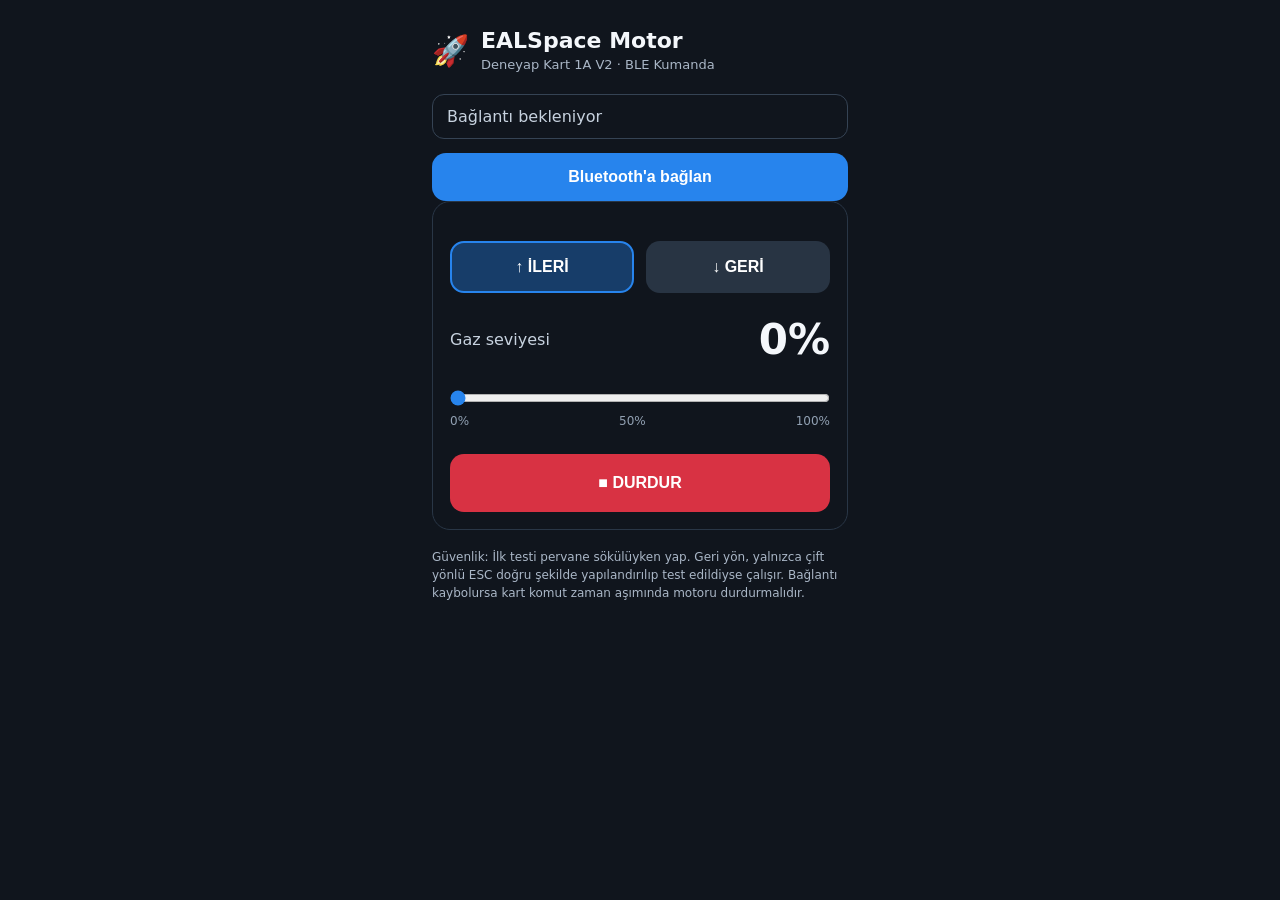
==== index.html @ 81bc0008 "Rename index to index.html" ====
<!DOCTYPE html>
<html lang="tr">
<head>
<meta charset="UTF-8">
<meta name="viewport" content="width=device-width, initial-scale=1, maximum-scale=1">
<title>EALSpace Motor Kumandası</title>
<style>
  :root { color-scheme: dark; }
  * { box-sizing: border-box; }
  body {
    margin: 0 auto; padding: 22px; max-width: 460px;
    font-family: system-ui, -apple-system, sans-serif;
    background: #10151d; color: #f4f7fb;
  }
  header { display:flex; align-items:center; gap:12px; margin: 6px 0 22px; }
  .logo { font-size:30px; }
  h1 { font-size:22px; margin:0; }
  .sub { color:#aab7c7; font-size:13px; margin-top:4px; }
  .status {
    padding:12px 14px; border:1px solid #354354; border-radius:12px;
    color:#c7d2df; margin-bottom:14px; overflow-wrap:anywhere;
  }
  button { border:0; border-radius:14px; padding:15px 12px; font-size:16px;
           font-weight:700; cursor:pointer; touch-action:manipulation; }
  button:disabled { opacity:.45; cursor:not-allowed; }
  .connect { width:100%; background:#2784ed; color:white; }
  .directions { display:grid; grid-template-columns:1fr 1fr; gap:12px; margin:22px 0; }
  .dir { background:#283443; color:white; border:2px solid transparent; }
  .dir.selected { background:#173d69; border-color:#2784ed; }
  .labelrow { display:flex; justify-content:space-between; align-items:center; }
  .labelrow span:first-child { color:#c7d2df; }
  .speed { font-size:42px; font-weight:800; font-variant-numeric:tabular-nums; }
  input[type=range] { width:100%; margin:26px 0 8px; accent-color:#2784ed; }
  .marks { display:flex; justify-content:space-between; color:#91a0b2; font-size:12px; }
  .stop { width:100%; margin-top:26px; background:#d83243; color:white; min-height:58px; }
  .note { color:#aab7c7; font-size:12px; line-height:1.5; margin-top:18px; }
  .panel { border:1px solid #293646; border-radius:18px; padding:17px; }
</style>
</head>
<body>
<header>
  <div class="logo">🚀</div>
  <div>
    <h1>EALSpace Motor</h1>
    <div class="sub">Deneyap Kart 1A V2 · BLE Kumanda</div>
  </div>
</header>

<div id="status" class="status" role="status">Bağlantı bekleniyor</div>
<button id="connect" class="connect">Bluetooth'a bağlan</button>

<div class="panel">
  <div class="directions">
    <button id="forward" class="dir selected">↑ İLERİ</button>
    <button id="reverse" class="dir">↓ GERİ</button>
  </div>

  <div class="labelrow">
    <span>Gaz seviyesi</span>
    <span id="speedLabel" class="speed">0%</span>
  </div>
  <input id="speed" type="range" min="0" max="100" step="1" value="0"
         aria-label="Motor gaz seviyesi">
  <div class="marks"><span>0%</span><span>50%</span><span>100%</span></div>
  <button id="stop" class="stop">■ DURDUR</button>
</div>

<div class="note">
  Güvenlik: İlk testi pervane sökülüyken yap. Geri yön, yalnızca çift yönlü ESC
  doğru şekilde yapılandırılıp test edildiyse çalışır. Bağlantı kaybolursa kart
  komut zaman aşımında motoru durdurmalıdır.
</div>

<script>
(() => {
  const SERVICE_UUID = "12345678-1234-1234-1234-1234567890ab";
  const CHARACTERISTIC_UUID = "12345678-1234-1234-1234-1234567890ac";

  const statusEl = document.getElementById("status");
  const connectBtn = document.getElementById("connect");
  const slider = document.getElementById("speed");
  const speedLabel = document.getElementById("speedLabel");
  const forwardBtn = document.getElementById("forward");
  const reverseBtn = document.getElementById("reverse");
  const stopBtn = document.getElementById("stop");

  let device = null;
  let characteristic = null;
  let direction = "F";
  let speed = 0;
  let sending = false;
  let pendingCommand = null;
  let heartbeatTimer = null;

  function status(message) { statusEl.textContent = message; }

  // Coalesce slider events so rapid movement cannot build an unlimited write queue.
  function send(command) {
    if (!characteristic) return;
    pendingCommand = command;
    if (!sending) flushCommand();
  }

  async function flushCommand() {
    if (sending || !characteristic || pendingCommand === null) return;
    sending = true;
    try {
      while (characteristic && pendingCommand !== null) {
        const command = pendingCommand;
        pendingCommand = null;
        await characteristic.writeValue(new TextEncoder().encode(command));
      }
    } catch (error) {
      status("Komut gönderilemedi: " + error.message);
    } finally {
      sending = false;
      if (characteristic && pendingCommand !== null) flushCommand();
    }
  }

  function setSpeed(value) {
    speed = Number(value);
    slider.value = String(speed);
    speedLabel.textContent = speed + "%";
    if (speed === 0) send("S");
    else send(direction + "," + speed);
  }

  function chooseDirection(nextDirection) {
    // Always command stop before changing direction.
    setSpeed(0);
    direction = nextDirection;
    forwardBtn.classList.toggle("selected", direction === "F");
    reverseBtn.classList.toggle("selected", direction === "R");
  }

  forwardBtn.addEventListener("click", () => chooseDirection("F"));
  reverseBtn.addEventListener("click", () => chooseDirection("R"));
  slider.addEventListener("input", () => setSpeed(slider.value));
  stopBtn.addEventListener("click", () => setSpeed(0));

  function disconnected() {
    characteristic = null;
    if (heartbeatTimer) clearInterval(heartbeatTimer);
    heartbeatTimer = null;
    speed = 0;
    slider.value = "0";
    speedLabel.textContent = "0%";
    connectBtn.disabled = false;
    status("Bağlantı kesildi — kartın zaman aşımı motoru durdurmalı.");
  }

  connectBtn.addEventListener("click", async () => {
    if (!("bluetooth" in navigator)) {
      status("Web Bluetooth desteklenmiyor. Android Chrome üzerinden HTTPS sayfasını aç.");
      return;
    }
    try {
      connectBtn.disabled = true;
      status("Bluetooth cihazı seçiliyor…");
      device = await navigator.bluetooth.requestDevice({
        filters: [{ name: "EALSpace-Motor" }],
        optionalServices: [SERVICE_UUID]
      });
      device.addEventListener("gattserverdisconnected", disconnected);

      status("Cihaza bağlanılıyor…");
      const gatt = await device.gatt.connect();
      const service = await gatt.getPrimaryService(SERVICE_UUID);
      characteristic = await service.getCharacteristic(CHARACTERISTIC_UUID);

      setSpeed(0);
      status("Bağlandı: " + device.name);
      connectBtn.disabled = false;

      if (heartbeatTimer) clearInterval(heartbeatTimer);
      heartbeatTimer = setInterval(() => {
        if (characteristic) send("H");
      }, 500);
    } catch (error) {
      characteristic = null;
      connectBtn.disabled = false;
      status("Bağlantı kurulamadı: " + error.message);
    }
  });

  document.addEventListener("visibilitychange", () => {
    if (document.hidden && characteristic) {
      // Ask the motor to stop if the page is backgrounded.
      setSpeed(0);
    }
  });

  window.addEventListener("pagehide", () => {
    if (characteristic) {
      try { characteristic.writeValue(new TextEncoder().encode("S")); } catch (_) {}
    }
  });
})();
</script>
</body>
</html>
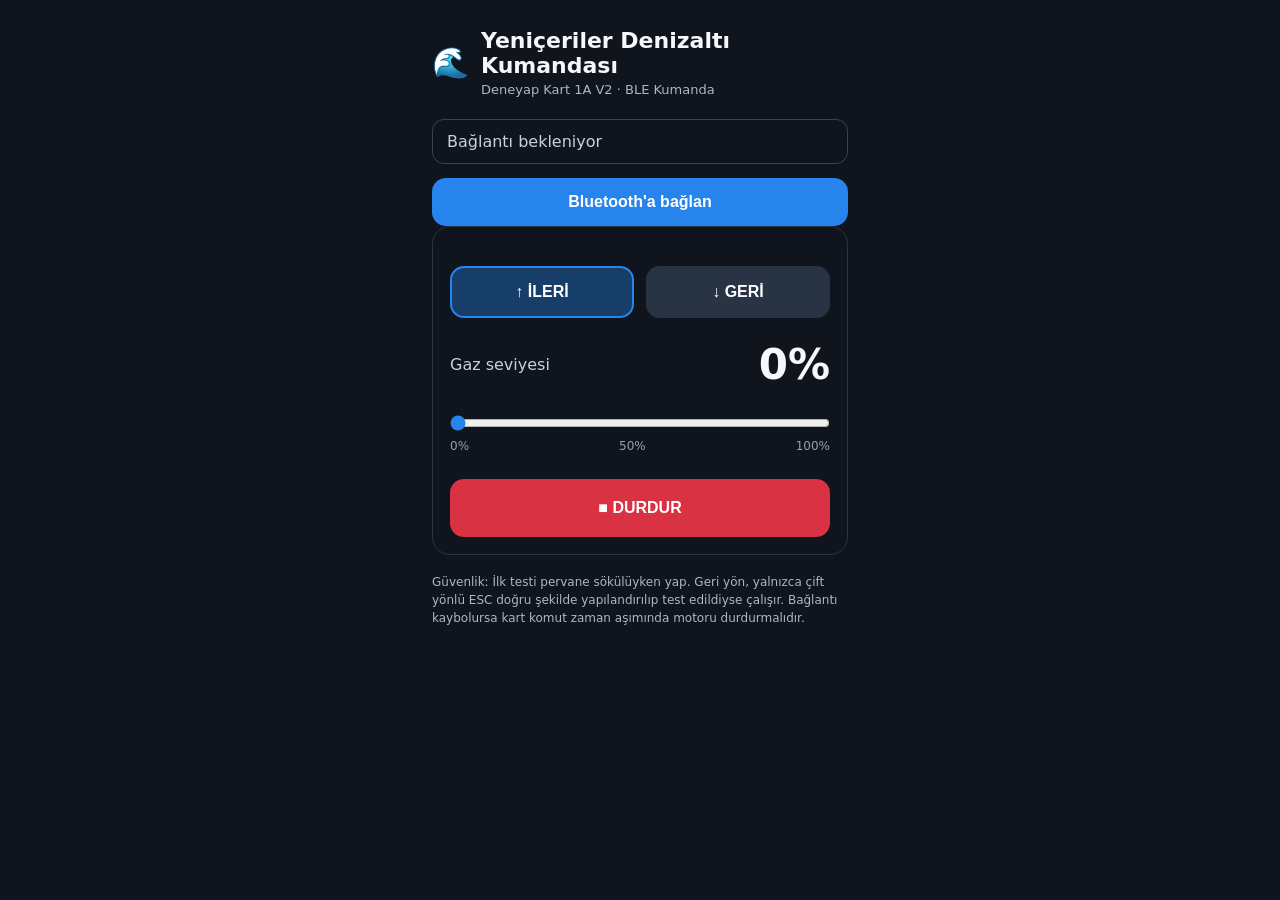
==== commit de698c3c: "Update index.html" ====
--- a/index.html
+++ b/index.html
@@ -3,7 +3,7 @@
 <head>
 <meta charset="UTF-8">
 <meta name="viewport" content="width=device-width, initial-scale=1, maximum-scale=1">
-<title>EALSpace Motor Kumandası</title>
+<title>Yeniçeriler Denizaltı Kumandası</title>
 <style>
   :root { color-scheme: dark; }
   * { box-sizing: border-box; }
@@ -39,9 +39,9 @@
 </head>
 <body>
 <header>
-  <div class="logo">🚀</div>
+  <div class="logo">🌊</div>
   <div>
-    <h1>EALSpace Motor</h1>
+    <h1>Yeniçeriler Denizaltı Kumandası</h1>
     <div class="sub">Deneyap Kart 1A V2 · BLE Kumanda</div>
   </div>
 </header>
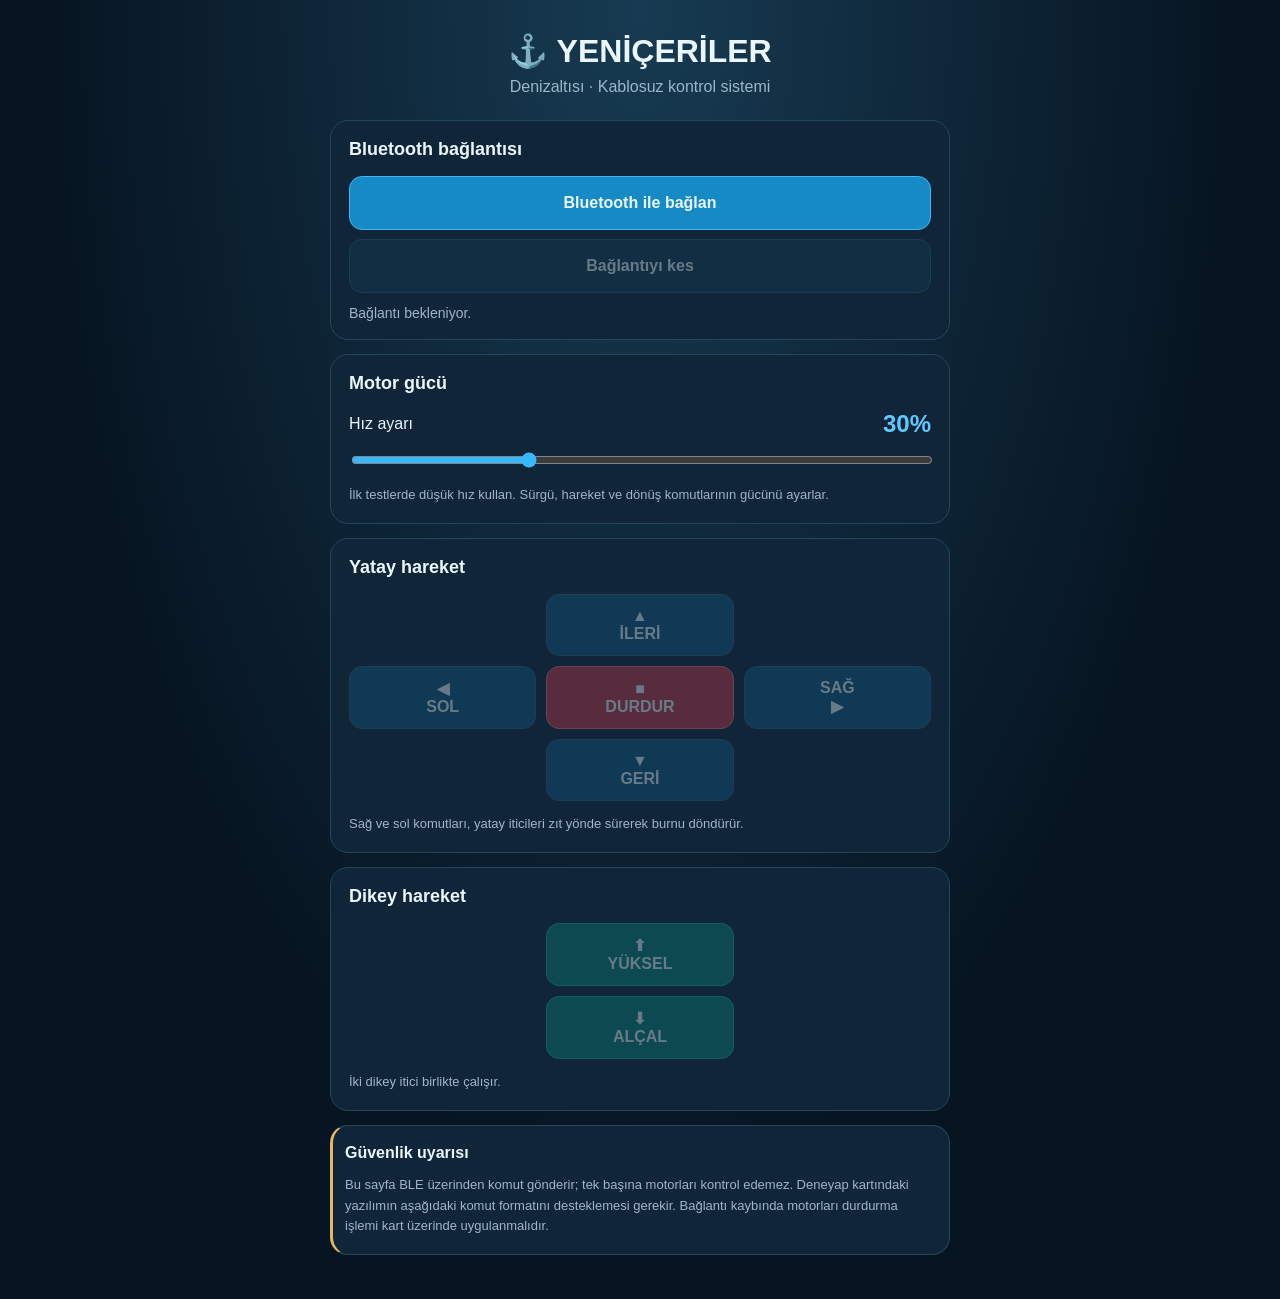
==== commit 6f968efe: "Update index.html" ====
--- a/index.html
+++ b/index.html
@@ -1,202 +1,460 @@
+
 <!DOCTYPE html>
 <html lang="tr">
 <head>
 <meta charset="UTF-8">
-<meta name="viewport" content="width=device-width, initial-scale=1, maximum-scale=1">
-<title>Yeniçeriler Denizaltı Kumandası</title>
+<meta name="viewport" content="width=device-width, initial-scale=1.0">
+<meta name="theme-color" content="#071522">
+<title>Yeniçeriler Denizaltısı</title>
+
 <style>
-  :root { color-scheme: dark; }
-  * { box-sizing: border-box; }
-  body {
-    margin: 0 auto; padding: 22px; max-width: 460px;
-    font-family: system-ui, -apple-system, sans-serif;
-    background: #10151d; color: #f4f7fb;
-  }
-  header { display:flex; align-items:center; gap:12px; margin: 6px 0 22px; }
-  .logo { font-size:30px; }
-  h1 { font-size:22px; margin:0; }
-  .sub { color:#aab7c7; font-size:13px; margin-top:4px; }
-  .status {
-    padding:12px 14px; border:1px solid #354354; border-radius:12px;
-    color:#c7d2df; margin-bottom:14px; overflow-wrap:anywhere;
-  }
-  button { border:0; border-radius:14px; padding:15px 12px; font-size:16px;
-           font-weight:700; cursor:pointer; touch-action:manipulation; }
-  button:disabled { opacity:.45; cursor:not-allowed; }
-  .connect { width:100%; background:#2784ed; color:white; }
-  .directions { display:grid; grid-template-columns:1fr 1fr; gap:12px; margin:22px 0; }
-  .dir { background:#283443; color:white; border:2px solid transparent; }
-  .dir.selected { background:#173d69; border-color:#2784ed; }
-  .labelrow { display:flex; justify-content:space-between; align-items:center; }
-  .labelrow span:first-child { color:#c7d2df; }
-  .speed { font-size:42px; font-weight:800; font-variant-numeric:tabular-nums; }
-  input[type=range] { width:100%; margin:26px 0 8px; accent-color:#2784ed; }
-  .marks { display:flex; justify-content:space-between; color:#91a0b2; font-size:12px; }
-  .stop { width:100%; margin-top:26px; background:#d83243; color:white; min-height:58px; }
-  .note { color:#aab7c7; font-size:12px; line-height:1.5; margin-top:18px; }
-  .panel { border:1px solid #293646; border-radius:18px; padding:17px; }
+:root {
+  --bg: #071522;
+  --panel: #102638;
+  --border: #24465c;
+  --text: #eaf7ff;
+  --muted: #9bb7c8;
+  --blue: #168ac4;
+  --green: #087f75;
+  --red: #c73745;
+}
+
+* { box-sizing: border-box; }
+
+body {
+  margin: 0;
+  min-height: 100vh;
+  padding: 20px 14px 30px;
+  background: radial-gradient(ellipse at top, #173b52, var(--bg) 65%);
+  color: var(--text);
+  font-family: Arial, Helvetica, sans-serif;
+}
+
+main {
+  width: 100%;
+  max-width: 620px;
+  margin: auto;
+}
+
+header {
+  text-align: center;
+  margin: 12px 0 24px;
+}
+
+header h1 {
+  font-size: clamp(23px, 5vw, 32px);
+  margin: 0 0 8px;
+}
+
+header p { color: var(--muted); margin: 0; }
+
+.panel {
+  background: var(--panel);
+  border: 1px solid var(--border);
+  border-radius: 18px;
+  padding: 18px;
+  margin: 14px 0;
+}
+
+h2 {
+  margin: 0 0 16px;
+  font-size: 18px;
+}
+
+.status {
+  margin-top: 12px;
+  color: var(--muted);
+  font-size: 14px;
+  overflow-wrap: anywhere;
+}
+
+.status.connected { color: #62e6b2; }
+
+button {
+  min-height: 54px;
+  border: 1px solid #32617b;
+  border-radius: 13px;
+  background: #173c54;
+  color: var(--text);
+  font-size: 16px;
+  font-weight: bold;
+  padding: 12px;
+  cursor: pointer;
+  touch-action: none;
+  user-select: none;
+  -webkit-user-select: none;
+}
+
+button:active { filter: brightness(1.3); }
+button:disabled { opacity: .4; cursor: not-allowed; }
+
+.connect {
+  width: 100%;
+  background: var(--blue);
+  border-color: #40b5ef;
+}
+
+.disconnect { width: 100%; margin-top: 9px; }
+
+.controls {
+  display: grid;
+  grid-template-columns: repeat(3, minmax(0, 1fr));
+  gap: 10px;
+}
+
+.controls button { min-width: 0; }
+
+.move { background: #125781; }
+.vertical { background: var(--green); border-color: #19b3a4; }
+.stop { background: var(--red); border-color: #f36b76; }
+.empty { visibility: hidden; }
+
+.speed-row {
+  display: flex;
+  justify-content: space-between;
+  align-items: center;
+  gap: 12px;
+  margin-bottom: 12px;
+}
+
+#speedValue {
+  color: #60c9ff;
+  font-size: 24px;
+  font-weight: bold;
+  min-width: 65px;
+  text-align: right;
+}
+
+input[type="range"] {
+  width: 100%;
+  accent-color: #36b9ff;
+  cursor: pointer;
+}
+
+.note {
+  font-size: 13px;
+  color: var(--muted);
+  line-height: 1.55;
+  margin: 13px 0 0;
+}
+
+.warning {
+  border-left: 3px solid #eab65d;
+  padding-left: 12px;
+}
+
+@media (max-width: 360px) {
+  .panel { padding: 13px; }
+  .controls { gap: 7px; }
+  button { padding: 9px 4px; font-size: 14px; }
+}
 </style>
 </head>
+
 <body>
-<header>
-  <div class="logo">🌊</div>
-  <div>
-    <h1>Yeniçeriler Denizaltı Kumandası</h1>
-    <div class="sub">Deneyap Kart 1A V2 · BLE Kumanda</div>
-  </div>
-</header>
-
-<div id="status" class="status" role="status">Bağlantı bekleniyor</div>
-<button id="connect" class="connect">Bluetooth'a bağlan</button>
-
-<div class="panel">
-  <div class="directions">
-    <button id="forward" class="dir selected">↑ İLERİ</button>
-    <button id="reverse" class="dir">↓ GERİ</button>
-  </div>
-
-  <div class="labelrow">
-    <span>Gaz seviyesi</span>
-    <span id="speedLabel" class="speed">0%</span>
-  </div>
-  <input id="speed" type="range" min="0" max="100" step="1" value="0"
-         aria-label="Motor gaz seviyesi">
-  <div class="marks"><span>0%</span><span>50%</span><span>100%</span></div>
-  <button id="stop" class="stop">■ DURDUR</button>
-</div>
-
-<div class="note">
-  Güvenlik: İlk testi pervane sökülüyken yap. Geri yön, yalnızca çift yönlü ESC
-  doğru şekilde yapılandırılıp test edildiyse çalışır. Bağlantı kaybolursa kart
-  komut zaman aşımında motoru durdurmalıdır.
-</div>
+<main>
+  <header>
+    <h1>⚓ YENİÇERİLER</h1>
+    <p>Denizaltısı · Kablosuz kontrol sistemi</p>
+  </header>
+
+  <section class="panel">
+    <h2>Bluetooth bağlantısı</h2>
+    <button id="connect" class="connect">Bluetooth ile bağlan</button>
+    <button id="disconnect" class="disconnect" disabled>Bağlantıyı kes</button>
+    <div id="status" class="status">Bağlantı bekleniyor.</div>
+  </section>
+
+  <section class="panel">
+    <h2>Motor gücü</h2>
+    <div class="speed-row">
+      <span>Hız ayarı</span>
+      <span id="speedValue">30%</span>
+    </div>
+    <input id="speed" type="range" min="0" max="100" value="30">
+    <p class="note">İlk testlerde düşük hız kullan. Sürgü, hareket ve dönüş komutlarının gücünü ayarlar.</p>
+  </section>
+
+  <section class="panel">
+    <h2>Yatay hareket</h2>
+    <div class="controls">
+      <div class="empty"></div>
+      <button class="move hold" data-command="F">▲<br>İLERİ</button>
+      <div class="empty"></div>
+
+      <button class="move hold" data-command="L">◀<br>SOL</button>
+      <button id="stop" class="stop">■<br>DURDUR</button>
+      <button class="move hold" data-command="R">SAĞ<br>▶</button>
+
+      <div class="empty"></div>
+      <button class="move hold" data-command="B">▼<br>GERİ</button>
+      <div class="empty"></div>
+    </div>
+    <p class="note">Sağ ve sol komutları, yatay iticileri zıt yönde sürerek burnu döndürür.</p>
+  </section>
+
+  <section class="panel">
+    <h2>Dikey hareket</h2>
+    <div class="controls">
+      <div class="empty"></div>
+      <button class="vertical hold" data-command="U">⬆<br>YÜKSEL</button>
+      <div class="empty"></div>
+
+      <div class="empty"></div>
+      <button class="vertical hold" data-command="D">⬇<br>ALÇAL</button>
+      <div class="empty"></div>
+    </div>
+    <p class="note">İki dikey itici birlikte çalışır.</p>
+  </section>
+
+  <section class="panel warning">
+    <strong>Güvenlik uyarısı</strong>
+    <p class="note">
+      Bu sayfa BLE üzerinden komut gönderir; tek başına motorları kontrol edemez.
+      Deneyap kartındaki yazılımın aşağıdaki komut formatını desteklemesi gerekir.
+      Bağlantı kaybında motorları durdurma işlemi kart üzerinde uygulanmalıdır.
+    </p>
+  </section>
+</main>
 
 <script>
-(() => {
-  const SERVICE_UUID = "12345678-1234-1234-1234-1234567890ab";
-  const CHARACTERISTIC_UUID = "12345678-1234-1234-1234-1234567890ac";
-
-  const statusEl = document.getElementById("status");
-  const connectBtn = document.getElementById("connect");
-  const slider = document.getElementById("speed");
-  const speedLabel = document.getElementById("speedLabel");
-  const forwardBtn = document.getElementById("forward");
-  const reverseBtn = document.getElementById("reverse");
-  const stopBtn = document.getElementById("stop");
-
-  let device = null;
-  let characteristic = null;
-  let direction = "F";
-  let speed = 0;
-  let sending = false;
-  let pendingCommand = null;
-  let heartbeatTimer = null;
-
-  function status(message) { statusEl.textContent = message; }
-
-  // Coalesce slider events so rapid movement cannot build an unlimited write queue.
-  function send(command) {
-    if (!characteristic) return;
-    pendingCommand = command;
-    if (!sending) flushCommand();
-  }
-
-  async function flushCommand() {
-    if (sending || !characteristic || pendingCommand === null) return;
-    sending = true;
-    try {
-      while (characteristic && pendingCommand !== null) {
-        const command = pendingCommand;
-        pendingCommand = null;
-        await characteristic.writeValue(new TextEncoder().encode(command));
-      }
-    } catch (error) {
-      status("Komut gönderilemedi: " + error.message);
-    } finally {
-      sending = false;
-      if (characteristic && pendingCommand !== null) flushCommand();
+"use strict";
+
+const DEVICE_NAME = "Brushless-Motor";
+
+const SERVICE_UUID =
+  "12345678-1234-1234-1234-1234567890ab";
+
+const CHARACTERISTIC_UUID =
+  "12345678-1234-1234-1234-1234567890ac";
+
+const connectButton = document.getElementById("connect");
+const disconnectButton = document.getElementById("disconnect");
+const statusElement = document.getElementById("status");
+const speedSlider = document.getElementById("speed");
+const speedValue = document.getElementById("speedValue");
+const stopButton = document.getElementById("stop");
+
+let device = null;
+let characteristic = null;
+let connected = false;
+let activeCommand = null;
+let heartbeatTimer = null;
+let writeQueue = Promise.resolve();
+
+function setStatus(message, isConnected = connected) {
+  statusElement.textContent = message;
+  statusElement.classList.toggle("connected", isConnected);
+}
+
+function updateUI() {
+  connectButton.disabled = connected;
+  disconnectButton.disabled = !connected;
+
+  document.querySelectorAll(".hold").forEach(button => {
+    button.disabled = !connected;
+  });
+
+  stopButton.disabled = !connected;
+}
+
+function sendRaw(message) {
+  if (!connected || !characteristic) {
+    return Promise.resolve();
+  }
+
+  const bytes = new TextEncoder().encode(message);
+
+  // BLE yazma işlemlerini sıraya alarak paket çakışmalarını önle.
+  writeQueue = writeQueue.then(async () => {
+    if (!connected || !characteristic) return;
+
+    if (characteristic.properties.writeWithoutResponse) {
+      await characteristic.writeValueWithoutResponse(bytes);
+    } else {
+      await characteristic.writeValue(bytes);
     }
-  }
-
-  function setSpeed(value) {
-    speed = Number(value);
-    slider.value = String(speed);
-    speedLabel.textContent = speed + "%";
-    if (speed === 0) send("S");
-    else send(direction + "," + speed);
-  }
-
-  function chooseDirection(nextDirection) {
-    // Always command stop before changing direction.
-    setSpeed(0);
-    direction = nextDirection;
-    forwardBtn.classList.toggle("selected", direction === "F");
-    reverseBtn.classList.toggle("selected", direction === "R");
-  }
-
-  forwardBtn.addEventListener("click", () => chooseDirection("F"));
-  reverseBtn.addEventListener("click", () => chooseDirection("R"));
-  slider.addEventListener("input", () => setSpeed(slider.value));
-  stopBtn.addEventListener("click", () => setSpeed(0));
-
-  function disconnected() {
-    characteristic = null;
-    if (heartbeatTimer) clearInterval(heartbeatTimer);
-    heartbeatTimer = null;
-    speed = 0;
-    slider.value = "0";
-    speedLabel.textContent = "0%";
-    connectBtn.disabled = false;
-    status("Bağlantı kesildi — kartın zaman aşımı motoru durdurmalı.");
-  }
-
-  connectBtn.addEventListener("click", async () => {
-    if (!("bluetooth" in navigator)) {
-      status("Web Bluetooth desteklenmiyor. Android Chrome üzerinden HTTPS sayfasını aç.");
-      return;
+  }).catch(error => {
+    setStatus("Komut gönderilemedi: " + error.message);
+  });
+
+  return writeQueue;
+}
+
+/*
+  Kartın beklediği komut biçimi:
+  M,<sol yatay>,<sağ yatay>,<dikey>
+
+  Motor değerleri -100 ile +100 arasındadır.
+  S = tüm iticileri nötrle
+  H = bağlantı canlılık sinyali
+*/
+function makeCommand(direction) {
+  const power = Number(speedSlider.value);
+
+  let left = 0;
+  let right = 0;
+  let vertical = 0;
+
+  switch (direction) {
+    case "F":
+      left = power;
+      right = power;
+      break;
+
+    case "B":
+      left = -power;
+      right = -power;
+      break;
+
+    case "R":
+      left = power;
+      right = -power;
+      break;
+
+    case "L":
+      left = -power;
+      right = power;
+      break;
+
+    case "U":
+      vertical = power;
+      break;
+
+    case "D":
+      vertical = -power;
+      break;
+  }
+
+  return `M,${left},${right},${vertical}`;
+}
+
+function startCommand(direction) {
+  if (!connected) return;
+
+  activeCommand = direction;
+  sendRaw(makeCommand(direction));
+}
+
+function stopMovement() {
+  activeCommand = null;
+  if (connected) sendRaw("S");
+}
+
+function startHeartbeat() {
+  clearInterval(heartbeatTimer);
+  heartbeatTimer = setInterval(() => {
+    sendRaw("H");
+  }, 300);
+}
+
+function handleDisconnect() {
+  clearInterval(heartbeatTimer);
+  heartbeatTimer = null;
+  connected = false;
+  activeCommand = null;
+  characteristic = null;
+  updateUI();
+  setStatus("Bağlantı kesildi. Kart motorları durdurmalıdır.", false);
+}
+
+async function connectBLE() {
+  if (!navigator.bluetooth) {
+    setStatus("Web Bluetooth desteklenmiyor. HTTPS üzerinden Android Chrome kullan.");
+    return;
+  }
+
+  try {
+    setStatus("Bluetooth cihazı seçiliyor…");
+
+    device = await navigator.bluetooth.requestDevice({
+      filters: [{ name: DEVICE_NAME }],
+      optionalServices: [SERVICE_UUID]
+    });
+
+    device.addEventListener("gattserverdisconnected", handleDisconnect);
+
+    const server = await device.gatt.connect();
+    const service = await server.getPrimaryService(SERVICE_UUID);
+
+    characteristic =
+      await service.getCharacteristic(CHARACTERISTIC_UUID);
+
+    connected = true;
+    updateUI();
+
+    setStatus("Denizaltı kumandasına bağlandı.", true);
+
+    await sendRaw("S");
+    startHeartbeat();
+  } catch (error) {
+    handleDisconnect();
+    setStatus("Bağlantı kurulamadı: " + error.message, false);
+  }
+}
+
+async function disconnectBLE() {
+  if (connected) {
+    await sendRaw("S");
+  }
+
+  clearInterval(heartbeatTimer);
+  heartbeatTimer = null;
+
+  if (device && device.gatt && device.gatt.connected) {
+    device.gatt.disconnect();
+  }
+
+  handleDisconnect();
+  setStatus("Bluetooth bağlantısı kapatıldı.", false);
+}
+
+connectButton.addEventListener("click", connectBLE);
+disconnectButton.addEventListener("click", disconnectBLE);
+
+speedSlider.addEventListener("input", () => {
+  speedValue.textContent = speedSlider.value + "%";
+
+  // Hareket sırasında hız değiştirilirse yeni gücü gönder.
+  if (activeCommand) {
+    sendRaw(makeCommand(activeCommand));
+  }
+});
+
+stopButton.addEventListener("click", stopMovement);
+
+document.querySelectorAll(".hold").forEach(button => {
+  const direction = button.dataset.command;
+
+  button.addEventListener("pointerdown", event => {
+    event.preventDefault();
+    if (button.setPointerCapture) {
+      button.setPointerCapture(event.pointerId);
     }
-    try {
-      connectBtn.disabled = true;
-      status("Bluetooth cihazı seçiliyor…");
-      device = await navigator.bluetooth.requestDevice({
-        filters: [{ name: "EALSpace-Motor" }],
-        optionalServices: [SERVICE_UUID]
-      });
-      device.addEventListener("gattserverdisconnected", disconnected);
-
-      status("Cihaza bağlanılıyor…");
-      const gatt = await device.gatt.connect();
-      const service = await gatt.getPrimaryService(SERVICE_UUID);
-      characteristic = await service.getCharacteristic(CHARACTERISTIC_UUID);
-
-      setSpeed(0);
-      status("Bağlandı: " + device.name);
-      connectBtn.disabled = false;
-
-      if (heartbeatTimer) clearInterval(heartbeatTimer);
-      heartbeatTimer = setInterval(() => {
-        if (characteristic) send("H");
-      }, 500);
-    } catch (error) {
-      characteristic = null;
-      connectBtn.disabled = false;
-      status("Bağlantı kurulamadı: " + error.message);
-    }
+    startCommand(direction);
   });
 
-  document.addEventListener("visibilitychange", () => {
-    if (document.hidden && characteristic) {
-      // Ask the motor to stop if the page is backgrounded.
-      setSpeed(0);
-    }
-  });
-
-  window.addEventListener("pagehide", () => {
-    if (characteristic) {
-      try { characteristic.writeValue(new TextEncoder().encode("S")); } catch (_) {}
-    }
-  });
-})();
+  const release = event => {
+    if (event) event.preventDefault();
+    if (activeCommand === direction) stopMovement();
+  };
+
+  button.addEventListener("pointerup", release);
+  button.addEventListener("pointercancel", release);
+  button.addEventListener("lostpointercapture", release);
+  button.addEventListener("contextmenu", event => event.preventDefault());
+});
+
+document.addEventListener("visibilitychange", () => {
+  if (document.hidden && connected) stopMovement();
+});
+
+window.addEventListener("pagehide", () => {
+  if (connected) sendRaw("S");
+  clearInterval(heartbeatTimer);
+});
+
+updateUI();
 </script>
 </body>
 </html>
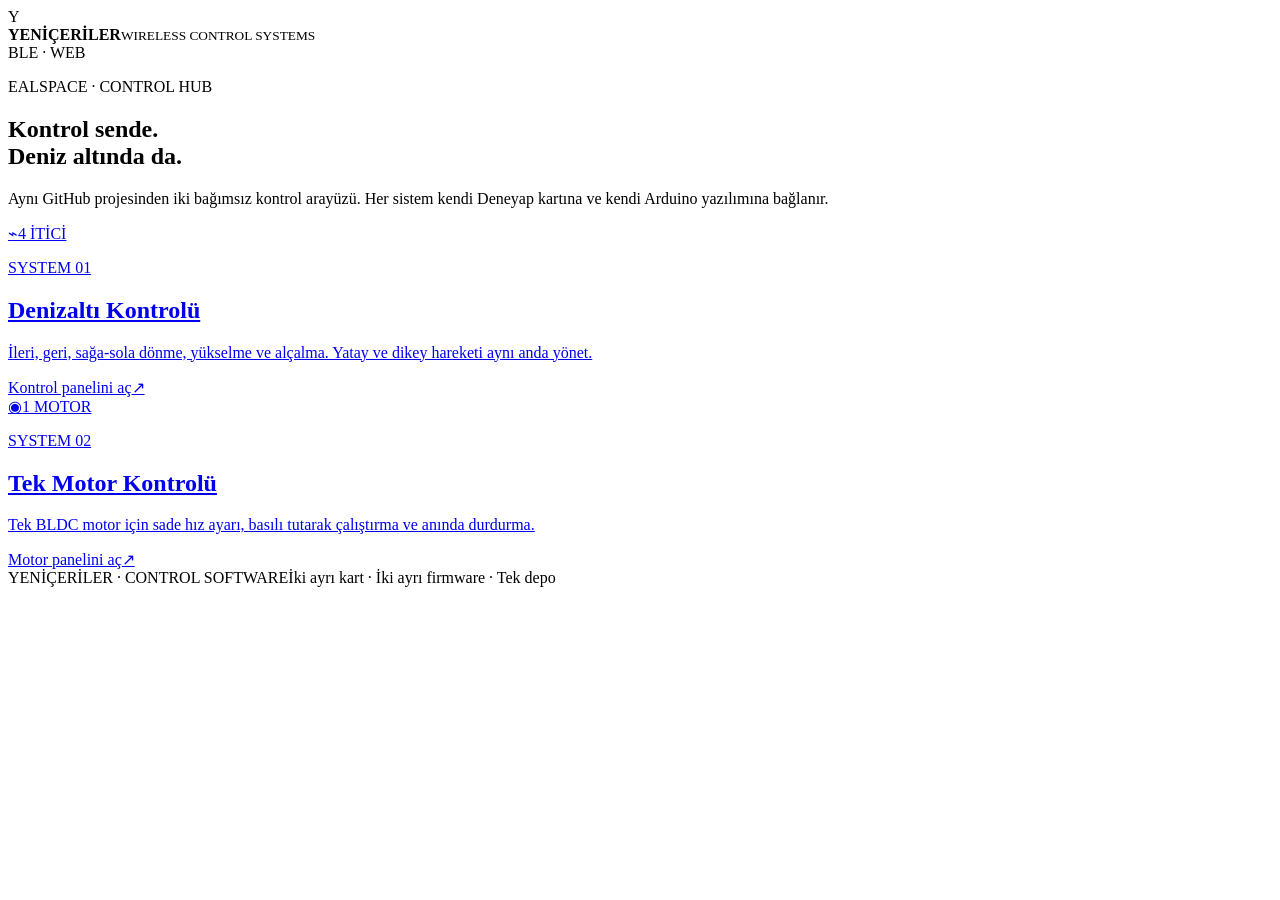
==== commit 9318f60e: "Add files via upload" ====
--- a/index.html
+++ b/index.html
@@ -1,460 +1,34 @@
-
-<!DOCTYPE html>
+<!doctype html>
 <html lang="tr">
 <head>
-<meta charset="UTF-8">
-<meta name="viewport" content="width=device-width, initial-scale=1.0">
-<meta name="theme-color" content="#071522">
-<title>Yeniçeriler Denizaltısı</title>
-
-<style>
-:root {
-  --bg: #071522;
-  --panel: #102638;
-  --border: #24465c;
-  --text: #eaf7ff;
-  --muted: #9bb7c8;
-  --blue: #168ac4;
-  --green: #087f75;
-  --red: #c73745;
-}
-
-* { box-sizing: border-box; }
-
-body {
-  margin: 0;
-  min-height: 100vh;
-  padding: 20px 14px 30px;
-  background: radial-gradient(ellipse at top, #173b52, var(--bg) 65%);
-  color: var(--text);
-  font-family: Arial, Helvetica, sans-serif;
-}
-
-main {
-  width: 100%;
-  max-width: 620px;
-  margin: auto;
-}
-
-header {
-  text-align: center;
-  margin: 12px 0 24px;
-}
-
-header h1 {
-  font-size: clamp(23px, 5vw, 32px);
-  margin: 0 0 8px;
-}
-
-header p { color: var(--muted); margin: 0; }
-
-.panel {
-  background: var(--panel);
-  border: 1px solid var(--border);
-  border-radius: 18px;
-  padding: 18px;
-  margin: 14px 0;
-}
-
-h2 {
-  margin: 0 0 16px;
-  font-size: 18px;
-}
-
-.status {
-  margin-top: 12px;
-  color: var(--muted);
-  font-size: 14px;
-  overflow-wrap: anywhere;
-}
-
-.status.connected { color: #62e6b2; }
-
-button {
-  min-height: 54px;
-  border: 1px solid #32617b;
-  border-radius: 13px;
-  background: #173c54;
-  color: var(--text);
-  font-size: 16px;
-  font-weight: bold;
-  padding: 12px;
-  cursor: pointer;
-  touch-action: none;
-  user-select: none;
-  -webkit-user-select: none;
-}
-
-button:active { filter: brightness(1.3); }
-button:disabled { opacity: .4; cursor: not-allowed; }
-
-.connect {
-  width: 100%;
-  background: var(--blue);
-  border-color: #40b5ef;
-}
-
-.disconnect { width: 100%; margin-top: 9px; }
-
-.controls {
-  display: grid;
-  grid-template-columns: repeat(3, minmax(0, 1fr));
-  gap: 10px;
-}
-
-.controls button { min-width: 0; }
-
-.move { background: #125781; }
-.vertical { background: var(--green); border-color: #19b3a4; }
-.stop { background: var(--red); border-color: #f36b76; }
-.empty { visibility: hidden; }
-
-.speed-row {
-  display: flex;
-  justify-content: space-between;
-  align-items: center;
-  gap: 12px;
-  margin-bottom: 12px;
-}
-
-#speedValue {
-  color: #60c9ff;
-  font-size: 24px;
-  font-weight: bold;
-  min-width: 65px;
-  text-align: right;
-}
-
-input[type="range"] {
-  width: 100%;
-  accent-color: #36b9ff;
-  cursor: pointer;
-}
-
-.note {
-  font-size: 13px;
-  color: var(--muted);
-  line-height: 1.55;
-  margin: 13px 0 0;
-}
-
-.warning {
-  border-left: 3px solid #eab65d;
-  padding-left: 12px;
-}
-
-@media (max-width: 360px) {
-  .panel { padding: 13px; }
-  .controls { gap: 7px; }
-  button { padding: 9px 4px; font-size: 14px; }
-}
-</style>
+  <meta charset="utf-8"><meta name="viewport" content="width=device-width,initial-scale=1">
+  <meta name="theme-color" content="#07131f"><title>Yeniçeriler Kontrol Merkezi</title>
+  <link rel="stylesheet" href="assets/style.css">
 </head>
-
-<body>
-<main>
-  <header>
-    <h1>⚓ YENİÇERİLER</h1>
-    <p>Denizaltısı · Kablosuz kontrol sistemi</p>
-  </header>
-
-  <section class="panel">
-    <h2>Bluetooth bağlantısı</h2>
-    <button id="connect" class="connect">Bluetooth ile bağlan</button>
-    <button id="disconnect" class="disconnect" disabled>Bağlantıyı kes</button>
-    <div id="status" class="status">Bağlantı bekleniyor.</div>
-  </section>
-
-  <section class="panel">
-    <h2>Motor gücü</h2>
-    <div class="speed-row">
-      <span>Hız ayarı</span>
-      <span id="speedValue">30%</span>
-    </div>
-    <input id="speed" type="range" min="0" max="100" value="30">
-    <p class="note">İlk testlerde düşük hız kullan. Sürgü, hareket ve dönüş komutlarının gücünü ayarlar.</p>
-  </section>
-
-  <section class="panel">
-    <h2>Yatay hareket</h2>
-    <div class="controls">
-      <div class="empty"></div>
-      <button class="move hold" data-command="F">▲<br>İLERİ</button>
-      <div class="empty"></div>
-
-      <button class="move hold" data-command="L">◀<br>SOL</button>
-      <button id="stop" class="stop">■<br>DURDUR</button>
-      <button class="move hold" data-command="R">SAĞ<br>▶</button>
-
-      <div class="empty"></div>
-      <button class="move hold" data-command="B">▼<br>GERİ</button>
-      <div class="empty"></div>
-    </div>
-    <p class="note">Sağ ve sol komutları, yatay iticileri zıt yönde sürerek burnu döndürür.</p>
-  </section>
-
-  <section class="panel">
-    <h2>Dikey hareket</h2>
-    <div class="controls">
-      <div class="empty"></div>
-      <button class="vertical hold" data-command="U">⬆<br>YÜKSEL</button>
-      <div class="empty"></div>
-
-      <div class="empty"></div>
-      <button class="vertical hold" data-command="D">⬇<br>ALÇAL</button>
-      <div class="empty"></div>
-    </div>
-    <p class="note">İki dikey itici birlikte çalışır.</p>
-  </section>
-
-  <section class="panel warning">
-    <strong>Güvenlik uyarısı</strong>
-    <p class="note">
-      Bu sayfa BLE üzerinden komut gönderir; tek başına motorları kontrol edemez.
-      Deneyap kartındaki yazılımın aşağıdaki komut formatını desteklemesi gerekir.
-      Bağlantı kaybında motorları durdurma işlemi kart üzerinde uygulanmalıdır.
-    </p>
-  </section>
-</main>
-
-<script>
-"use strict";
-
-const DEVICE_NAME = "Brushless-Motor";
-
-const SERVICE_UUID =
-  "12345678-1234-1234-1234-1234567890ab";
-
-const CHARACTERISTIC_UUID =
-  "12345678-1234-1234-1234-1234567890ac";
-
-const connectButton = document.getElementById("connect");
-const disconnectButton = document.getElementById("disconnect");
-const statusElement = document.getElementById("status");
-const speedSlider = document.getElementById("speed");
-const speedValue = document.getElementById("speedValue");
-const stopButton = document.getElementById("stop");
-
-let device = null;
-let characteristic = null;
-let connected = false;
-let activeCommand = null;
-let heartbeatTimer = null;
-let writeQueue = Promise.resolve();
-
-function setStatus(message, isConnected = connected) {
-  statusElement.textContent = message;
-  statusElement.classList.toggle("connected", isConnected);
-}
-
-function updateUI() {
-  connectButton.disabled = connected;
-  disconnectButton.disabled = !connected;
-
-  document.querySelectorAll(".hold").forEach(button => {
-    button.disabled = !connected;
-  });
-
-  stopButton.disabled = !connected;
-}
-
-function sendRaw(message) {
-  if (!connected || !characteristic) {
-    return Promise.resolve();
-  }
-
-  const bytes = new TextEncoder().encode(message);
-
-  // BLE yazma işlemlerini sıraya alarak paket çakışmalarını önle.
-  writeQueue = writeQueue.then(async () => {
-    if (!connected || !characteristic) return;
-
-    if (characteristic.properties.writeWithoutResponse) {
-      await characteristic.writeValueWithoutResponse(bytes);
-    } else {
-      await characteristic.writeValue(bytes);
-    }
-  }).catch(error => {
-    setStatus("Komut gönderilemedi: " + error.message);
-  });
-
-  return writeQueue;
-}
-
-/*
-  Kartın beklediği komut biçimi:
-  M,<sol yatay>,<sağ yatay>,<dikey>
-
-  Motor değerleri -100 ile +100 arasındadır.
-  S = tüm iticileri nötrle
-  H = bağlantı canlılık sinyali
-*/
-function makeCommand(direction) {
-  const power = Number(speedSlider.value);
-
-  let left = 0;
-  let right = 0;
-  let vertical = 0;
-
-  switch (direction) {
-    case "F":
-      left = power;
-      right = power;
-      break;
-
-    case "B":
-      left = -power;
-      right = -power;
-      break;
-
-    case "R":
-      left = power;
-      right = -power;
-      break;
-
-    case "L":
-      left = -power;
-      right = power;
-      break;
-
-    case "U":
-      vertical = power;
-      break;
-
-    case "D":
-      vertical = -power;
-      break;
-  }
-
-  return `M,${left},${right},${vertical}`;
-}
-
-function startCommand(direction) {
-  if (!connected) return;
-
-  activeCommand = direction;
-  sendRaw(makeCommand(direction));
-}
-
-function stopMovement() {
-  activeCommand = null;
-  if (connected) sendRaw("S");
-}
-
-function startHeartbeat() {
-  clearInterval(heartbeatTimer);
-  heartbeatTimer = setInterval(() => {
-    sendRaw("H");
-  }, 300);
-}
-
-function handleDisconnect() {
-  clearInterval(heartbeatTimer);
-  heartbeatTimer = null;
-  connected = false;
-  activeCommand = null;
-  characteristic = null;
-  updateUI();
-  setStatus("Bağlantı kesildi. Kart motorları durdurmalıdır.", false);
-}
-
-async function connectBLE() {
-  if (!navigator.bluetooth) {
-    setStatus("Web Bluetooth desteklenmiyor. HTTPS üzerinden Android Chrome kullan.");
-    return;
-  }
-
-  try {
-    setStatus("Bluetooth cihazı seçiliyor…");
-
-    device = await navigator.bluetooth.requestDevice({
-      filters: [{ name: DEVICE_NAME }],
-      optionalServices: [SERVICE_UUID]
-    });
-
-    device.addEventListener("gattserverdisconnected", handleDisconnect);
-
-    const server = await device.gatt.connect();
-    const service = await server.getPrimaryService(SERVICE_UUID);
-
-    characteristic =
-      await service.getCharacteristic(CHARACTERISTIC_UUID);
-
-    connected = true;
-    updateUI();
-
-    setStatus("Denizaltı kumandasına bağlandı.", true);
-
-    await sendRaw("S");
-    startHeartbeat();
-  } catch (error) {
-    handleDisconnect();
-    setStatus("Bağlantı kurulamadı: " + error.message, false);
-  }
-}
-
-async function disconnectBLE() {
-  if (connected) {
-    await sendRaw("S");
-  }
-
-  clearInterval(heartbeatTimer);
-  heartbeatTimer = null;
-
-  if (device && device.gatt && device.gatt.connected) {
-    device.gatt.disconnect();
-  }
-
-  handleDisconnect();
-  setStatus("Bluetooth bağlantısı kapatıldı.", false);
-}
-
-connectButton.addEventListener("click", connectBLE);
-disconnectButton.addEventListener("click", disconnectBLE);
-
-speedSlider.addEventListener("input", () => {
-  speedValue.textContent = speedSlider.value + "%";
-
-  // Hareket sırasında hız değiştirilirse yeni gücü gönder.
-  if (activeCommand) {
-    sendRaw(makeCommand(activeCommand));
-  }
-});
-
-stopButton.addEventListener("click", stopMovement);
-
-document.querySelectorAll(".hold").forEach(button => {
-  const direction = button.dataset.command;
-
-  button.addEventListener("pointerdown", event => {
-    event.preventDefault();
-    if (button.setPointerCapture) {
-      button.setPointerCapture(event.pointerId);
-    }
-    startCommand(direction);
-  });
-
-  const release = event => {
-    if (event) event.preventDefault();
-    if (activeCommand === direction) stopMovement();
-  };
-
-  button.addEventListener("pointerup", release);
-  button.addEventListener("pointercancel", release);
-  button.addEventListener("lostpointercapture", release);
-  button.addEventListener("contextmenu", event => event.preventDefault());
-});
-
-document.addEventListener("visibilitychange", () => {
-  if (document.hidden && connected) stopMovement();
-});
-
-window.addEventListener("pagehide", () => {
-  if (connected) sendRaw("S");
-  clearInterval(heartbeatTimer);
-});
-
-updateUI();
-</script>
+<body class="landing-body">
+  <main class="landing shell">
+    <div class="brand-line"><span class="brand-mark">Y</span><div><strong>YENİÇERİLER</strong><small>WIRELESS CONTROL SYSTEMS</small></div><span class="pill neutral">BLE · WEB</span></div>
+    <section class="landing-hero">
+      <p class="eyebrow">EALSPACE · CONTROL HUB</p>
+      <h1>Kontrol sende.<br><span>Deniz altında da.</span></h1>
+      <p class="muted hero-copy">Aynı GitHub projesinden iki bağımsız kontrol arayüzü. Her sistem kendi Deneyap kartına ve kendi Arduino yazılımına bağlanır.</p>
+      <div class="hero-orbit orbit-one"></div><div class="hero-orbit orbit-two"></div>
+    </section>
+    <section class="system-grid">
+      <a class="system-card sub-card" href="submarine/">
+        <div class="card-top"><span class="icon-tile">⌁</span><span class="pill aqua">4 İTİCİ</span></div>
+        <p class="eyebrow">SYSTEM 01</p><h2>Denizaltı Kontrolü</h2>
+        <p class="muted">İleri, geri, sağa-sola dönme, yükselme ve alçalma. Yatay ve dikey hareketi aynı anda yönet.</p>
+        <div class="card-footer"><span>Kontrol panelini aç</span><span class="arrow">↗</span></div>
+      </a>
+      <a class="system-card motor-card" href="single-motor/">
+        <div class="card-top"><span class="icon-tile">◉</span><span class="pill violet">1 MOTOR</span></div>
+        <p class="eyebrow">SYSTEM 02</p><h2>Tek Motor Kontrolü</h2>
+        <p class="muted">Tek BLDC motor için sade hız ayarı, basılı tutarak çalıştırma ve anında durdurma.</p>
+        <div class="card-footer"><span>Motor panelini aç</span><span class="arrow">↗</span></div>
+      </a>
+    </section>
+    <footer class="landing-footer"><span>YENİÇERİLER · CONTROL SOFTWARE</span><span>İki ayrı kart · İki ayrı firmware · Tek depo</span></footer>
+  </main>
 </body>
 </html>
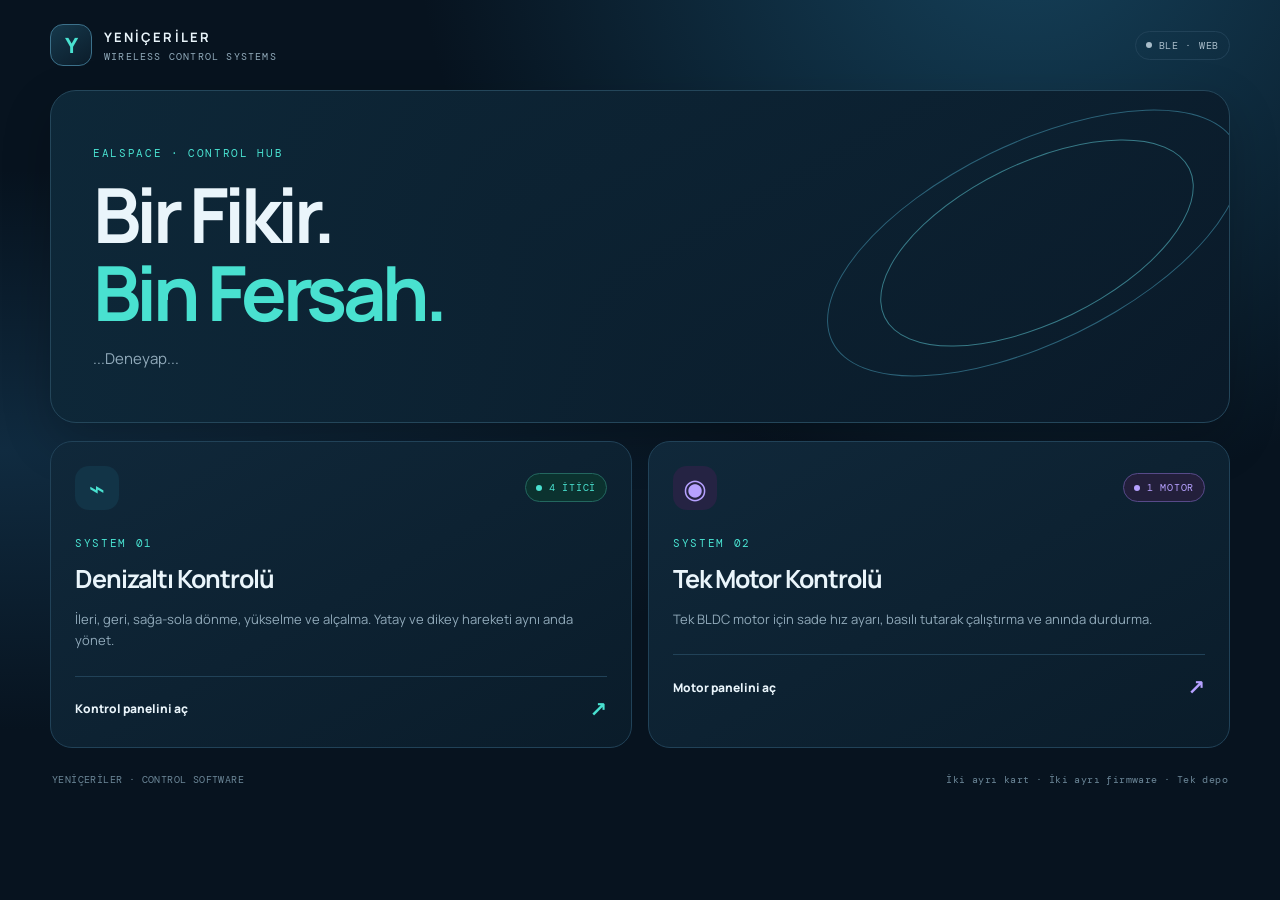
==== commit 60181bbd: "Update index.html" ====
--- a/index.html
+++ b/index.html
@@ -10,8 +10,8 @@
     <div class="brand-line"><span class="brand-mark">Y</span><div><strong>YENİÇERİLER</strong><small>WIRELESS CONTROL SYSTEMS</small></div><span class="pill neutral">BLE · WEB</span></div>
     <section class="landing-hero">
       <p class="eyebrow">EALSPACE · CONTROL HUB</p>
-      <h1>Kontrol sende.<br><span>Deniz altında da.</span></h1>
-      <p class="muted hero-copy">Aynı GitHub projesinden iki bağımsız kontrol arayüzü. Her sistem kendi Deneyap kartına ve kendi Arduino yazılımına bağlanır.</p>
+      <h1>Bir Fikir.<br><span>Bin Fersah.</span></h1>
+      <p class="muted hero-copy">...Deneyap...</p>
       <div class="hero-orbit orbit-one"></div><div class="hero-orbit orbit-two"></div>
     </section>
     <section class="system-grid">
--- a/assets/style.css
+++ b/assets/style.css
@@ -0,0 +1,7 @@
+@import url('https://fonts.googleapis.com/css2?family=DM+Mono:wght@400;500&family=Manrope:wght@400;500;600;700;800&display=swap');
+:root{--bg:#07131f;--panel:#0d2030;--panel2:#10283a;--line:#214258;--text:#eaf5fb;--muted:#91aaba;--aqua:#49e1d0;--blue:#45b8ff;--violet:#b6a1ff;--red:#ff6577;--amber:#ffc76b;--green:#82efbb;--radius:20px;--shadow:0 18px 50px #0003}
+*{box-sizing:border-box}html{min-height:100%;background:var(--bg)}body{margin:0;min-height:100vh;color:var(--text);font-family:Manrope,system-ui,-apple-system,sans-serif;background:radial-gradient(ellipse at 80% -10%,#15415a 0,transparent 42%),radial-gradient(ellipse at 0% 50%,#102b40 0,transparent 44%),var(--bg)}button,input{font:inherit}button{touch-action:none;user-select:none;-webkit-user-select:none}a{color:inherit;text-decoration:none}.shell{width:min(1180px,calc(100% - 32px));margin:0 auto}.brand-line{display:flex;align-items:center;gap:12px;padding:24px 0}.brand-mark{width:42px;height:42px;border:1px solid #3c718b;border-radius:13px;display:grid;place-items:center;font-size:21px;font-weight:800;color:var(--aqua);background:linear-gradient(145deg,#16394c,#0b1c2a)}.brand-line strong{display:block;font-size:13px;letter-spacing:.16em}.brand-line small{display:block;color:var(--muted);font:10px 'DM Mono',monospace;letter-spacing:.12em;margin-top:4px}.brand-line>.pill{margin-left:auto}.eyebrow{font:11px 'DM Mono',monospace;letter-spacing:.15em;color:var(--aqua);text-transform:uppercase}.muted{color:var(--muted);line-height:1.65}.pill{display:inline-flex;align-items:center;gap:7px;border:1px solid var(--line);padding:7px 10px;border-radius:999px;font:10px 'DM Mono',monospace;letter-spacing:.07em;white-space:nowrap}.pill:before{content:'';width:6px;height:6px;border-radius:50%;background:currentColor}.pill.neutral{color:#a9bdca}.pill.aqua{color:var(--aqua);border-color:#23675f;background:#0b322f}.pill.violet{color:var(--violet);border-color:#574a89;background:#231f3b}.pill.ok{color:var(--green);border-color:#2c6b55;background:#0b2b24}.pill.bad{color:#ff9aa5;border-color:#793847;background:#351923}.landing{padding-bottom:28px}.landing-hero{position:relative;overflow:hidden;padding:44px 42px 50px;border:1px solid #24465a;border-radius:26px;background:linear-gradient(120deg,#0e293aee,#0a1a29e8);box-shadow:var(--shadow)}.landing-hero h1{position:relative;z-index:1;font-size:clamp(40px,6.5vw,76px);line-height:1.02;letter-spacing:-.06em;margin:16px 0;max-width:720px}.landing-hero h1 span{color:var(--aqua)}.hero-copy{position:relative;z-index:1;max-width:580px;margin:0;font-size:15px}.hero-orbit{position:absolute;border:1px solid #2b6278;border-radius:50%;transform:rotate(-26deg)}.orbit-one{width:450px;height:200px;right:-30px;top:52px}.orbit-two{width:340px;height:160px;right:22px;top:72px;border-color:#377a87}.system-grid{display:grid;grid-template-columns:repeat(2,minmax(0,1fr));gap:16px;margin-top:18px}.system-card{display:block;position:relative;overflow:hidden;border:1px solid var(--line);border-radius:22px;padding:24px;background:linear-gradient(150deg,#10283a,#0a1c2a);transition:transform .18s,border-color .18s}.system-card:hover{transform:translateY(-3px);border-color:#4a859c}.card-top{display:flex;align-items:center;justify-content:space-between;margin-bottom:26px}.icon-tile{display:grid;place-items:center;width:44px;height:44px;border-radius:14px;background:#123447;color:var(--aqua);font-size:27px}.motor-card .icon-tile{background:#252343;color:var(--violet)}.system-card h2{font-size:25px;letter-spacing:-.04em;margin:8px 0}.system-card p:not(.eyebrow){font-size:13px;max-width:500px}.card-footer{display:flex;align-items:center;justify-content:space-between;margin-top:24px;padding-top:18px;border-top:1px solid var(--line);font-size:12px;font-weight:800}.arrow{font-size:21px;color:var(--aqua)}.motor-card .arrow{color:var(--violet)}.landing-footer{display:flex;justify-content:space-between;gap:15px;flex-wrap:wrap;padding:25px 2px;color:#6c8798;font:10px 'DM Mono',monospace;letter-spacing:.04em}
+.app-shell{width:min(1240px,calc(100% - 30px));margin:auto;padding-bottom:34px}.app-header{display:flex;gap:20px;align-items:center;justify-content:space-between;padding:19px 0 22px}.header-title{display:flex;align-items:center;gap:12px}.header-title h1{font-size:clamp(21px,3vw,30px);margin:0;letter-spacing:-.05em}.header-title p{margin:4px 0 0;color:var(--muted);font-size:12px}.header-actions{display:flex;align-items:center;gap:9px;flex-wrap:wrap;justify-content:flex-end}.text-link{color:var(--muted);font-size:12px;padding:10px 12px;border:1px solid var(--line);border-radius:12px}.panel{border:1px solid var(--line);border-radius:var(--radius);background:linear-gradient(150deg,#102637f2,#0b1d2bf5);box-shadow:0 12px 35px #00000014;padding:20px;min-width:0}.panel h2{font-size:15px;letter-spacing:-.02em;margin:0 0 5px}.panel-sub{color:var(--muted);font-size:11px;line-height:1.55;margin:0 0 17px}.dashboard-grid{display:grid;grid-template-columns:minmax(0,1.5fr) minmax(300px,.85fr);align-items:start;gap:16px}.stack{display:grid;gap:16px}.status-panel{display:grid;grid-template-columns:1fr auto;gap:14px;align-items:center}.status-main{display:flex;align-items:center;gap:12px}.status-orb{width:12px;height:12px;border-radius:50%;background:#657887;box-shadow:0 0 0 5px #65788722;flex-shrink:0}.status-orb.connected{background:var(--green);box-shadow:0 0 0 5px #82efbb20,0 0 18px #82efbb55}.status-copy strong{font-size:13px;display:block}.status-copy span{font-size:11px;color:var(--muted);display:block;margin-top:4px}.btn{border:1px solid #315a70;color:var(--text);background:#17384c;min-height:43px;border-radius:12px;padding:10px 14px;font-size:12px;font-weight:800;cursor:pointer;transition:filter .15s,transform .1s}.btn:hover{filter:brightness(1.12)}.btn:active{transform:scale(.985)}.btn:disabled{opacity:.35;cursor:not-allowed;filter:none}.btn-primary{background:linear-gradient(135deg,#087c91,#126ba4);border-color:#369cb4}.btn-danger{background:linear-gradient(135deg,#8e2d43,#6f2437);border-color:#b94c61}.btn-ghost{background:#0b1d2a}.btn-aqua{color:#062221;background:var(--aqua);border-color:#8ffff0}.btn-violet{background:#352e59;border-color:#62578e;color:#e8e0ff}.full{width:100%}.connect-actions{display:grid;grid-template-columns:1fr auto;gap:8px}.notice{font-size:11px;color:var(--muted);line-height:1.6;margin:14px 0 0}.mono{font-family:'DM Mono',monospace}.control-section{display:flex;align-items:flex-start;justify-content:space-between;gap:15px}.speed-number{font:500 27px 'DM Mono',monospace;letter-spacing:-.06em;color:var(--aqua);white-space:nowrap}.range-wrap{margin-top:14px}.range-labels{display:flex;justify-content:space-between;font:10px 'DM Mono',monospace;color:var(--muted);margin-top:8px}.range{width:100%;appearance:none;height:5px;background:#26475a;border-radius:99px;outline:none;accent-color:var(--aqua);cursor:pointer}.range::-webkit-slider-thumb{appearance:none;width:17px;height:17px;border:3px solid #d3fff9;border-radius:50%;background:#31b9ae;box-shadow:0 0 0 5px #49e1d020}.sub-controls{display:grid;grid-template-columns:minmax(0,1.1fr) minmax(0,.9fr);gap:15px}.control-group{border:1px solid #203f52;border-radius:16px;padding:14px;background:#091a27a6}.control-group-header{display:flex;align-items:center;justify-content:space-between;gap:8px;margin-bottom:12px}.control-group-header strong{font-size:12px}.tiny-label{color:var(--muted);font:9px 'DM Mono',monospace}.dpad{display:grid;grid-template-columns:repeat(3,minmax(0,1fr));grid-template-rows:repeat(3,66px);gap:8px}.dpad .btn{padding:5px 3px;min-width:0;display:flex;align-items:center;justify-content:center;flex-direction:column;gap:4px;background:linear-gradient(145deg,#16425b,#103047);border-color:#285a73}.dpad .btn .glyph{font-size:22px;line-height:1}.dpad .btn small{font-size:9px;letter-spacing:.04em}.dpad .btn.axis-active{border-color:var(--aqua);box-shadow:inset 0 0 0 1px #49e1d044;background:#115153}.dpad .stop-center{background:#321c2a;border-color:#733747;color:#ff9ca7}.dpad .stop-center .glyph{font-size:17px}.empty-cell{visibility:hidden}.vertical-pad{display:grid;grid-template-columns:1fr;grid-template-rows:repeat(2,66px);gap:8px}.vertical-pad .btn{background:linear-gradient(145deg,#124f4b,#103a3d);border-color:#24766e;display:flex;align-items:center;justify-content:center;gap:10px}.vertical-pad .btn.axis-active{border-color:var(--aqua);background:#11665e;box-shadow:inset 0 0 0 1px #49e1d044}.vertical-pad .glyph{font-size:21px}.vertical-pad small{font-size:10px}.keyboard-note{font-size:10px;color:var(--muted);margin:13px 0 0;line-height:1.55}.key{display:inline-block;border:1px solid #315168;border-radius:5px;padding:2px 5px;color:#d5e7f1;font:10px 'DM Mono',monospace;margin:0 2px}.hull-card{position:relative;min-height:235px;overflow:hidden;background:radial-gradient(ellipse at 50% 55%,#14506a77,transparent 55%),#0a1b29}.sonar{position:absolute;width:245px;height:245px;border:1px solid #285367;border-radius:50%;left:50%;top:48%;transform:translate(-50%,-50%);background:repeating-radial-gradient(circle,transparent 0 34px,#25475b 35px 36px,transparent 37px 68px)}.sonar:before,.sonar:after{content:'';position:absolute;left:50%;top:0;bottom:0;width:1px;background:#25475b}.sonar:after{top:50%;left:0;right:0;width:auto;height:1px;bottom:auto}.sub-illustration{position:absolute;left:50%;top:51%;transform:translate(-50%,-50%);width:min(235px,76%);filter:drop-shadow(0 13px 15px #0006)}.hull-caption{position:relative;z-index:1;display:flex;align-items:center;justify-content:space-between;gap:12px}.hull-caption span{font:9px 'DM Mono',monospace;color:var(--muted);letter-spacing:.09em}.telemetry-grid{display:grid;grid-template-columns:1fr 1fr;gap:8px;margin-top:12px}.telemetry-box{padding:12px;border:1px solid #1f3b4e;border-radius:12px;background:#091b28}.telemetry-box label{display:block;color:var(--muted);font-size:10px}.telemetry-box strong{display:block;margin-top:6px;font:14px 'DM Mono',monospace}.telemetry-box small{display:block;margin-top:4px;color:#6d8797;font-size:9px}.telemetry-box strong.aqua-text{color:var(--aqua)}.output-list{display:grid;gap:14px}.output-row{display:grid;grid-template-columns:74px 1fr 38px;align-items:center;gap:10px}.output-name{font-size:10px;color:var(--muted)}.output-track{height:6px;background:#183244;border-radius:99px;overflow:hidden}.output-bar{height:100%;width:50%;background:linear-gradient(90deg,#168cad,#49e1d0);border-radius:99px;transition:width .12s}.output-value{text-align:right;color:#b8d0df;font:10px 'DM Mono',monospace}.output-midline{display:flex;justify-content:space-between;color:#6e8999;font:9px 'DM Mono',monospace;margin-top:-5px}.safety-note{display:flex;gap:10px;padding:13px;border:1px solid #6b5130;border-radius:13px;background:#32281855;color:#e8c68a;font-size:10px;line-height:1.6}.safety-note strong{display:block;font-size:11px;margin-bottom:3px}.safety-icon{font-size:17px}.app-footer{display:flex;justify-content:space-between;flex-wrap:wrap;gap:12px;padding:22px 2px 0;color:#648092;font:9px 'DM Mono',monospace;letter-spacing:.06em}.motor-console{display:grid;grid-template-columns:minmax(0,1fr) minmax(290px,.78fr);gap:16px;align-items:start}.motor-big-number{font:500 clamp(55px,9vw,92px) 'DM Mono',monospace;letter-spacing:-.09em;line-height:1;color:var(--violet)}.motor-speed-unit{font-size:13px;color:#c3b8ff;letter-spacing:0}.throttle-track{height:10px;background:#222b42;border-radius:99px;overflow:hidden;margin:22px 0 10px}.throttle-fill{height:100%;width:0;background:linear-gradient(90deg,#6d5cbd,#b6a1ff);border-radius:99px;transition:width .14s}.motor-art{min-height:260px;display:grid;place-items:center;position:relative;overflow:hidden;background:radial-gradient(ellipse,#403b7766,transparent 60%),#0a1b29}.motor-art svg{width:min(235px,75%);filter:drop-shadow(0 20px 24px #0007);position:relative;z-index:1}.motor-ring{position:absolute;width:250px;height:250px;border:1px solid #514d7c;border-radius:50%;box-shadow:0 0 0 22px #39365b22,0 0 0 45px #39365b14}.motor-instructions{display:grid;gap:10px}.instruction-row{display:flex;align-items:flex-start;gap:11px;padding:12px;border:1px solid #253d50;border-radius:12px;background:#0a1a27}.step-num{flex-shrink:0;width:25px;height:25px;display:grid;place-items:center;border-radius:8px;background:#302b50;color:var(--violet);font:11px 'DM Mono',monospace}.instruction-row strong{font-size:11px;display:block}.instruction-row p{font-size:10px;color:var(--muted);line-height:1.6;margin:4px 0 0}.motor-run{min-height:82px;font-size:15px;display:flex;align-items:center;justify-content:center;gap:12px}.motor-run .glyph{font-size:22px}.motor-run.running{background:#342d5b;border-color:#8c7be0;color:#eee9ff}.stop-large{min-height:58px;font-size:13px}.small-note{font-size:10px;color:var(--muted);line-height:1.65;margin:12px 0 0}.hidden{display:none!important}
+@media(max-width:850px){.dashboard-grid,.motor-console{grid-template-columns:1fr}.sub-controls{grid-template-columns:minmax(0,1fr) minmax(0,.8fr)}.right-stack{grid-template-columns:1fr 1fr;align-items:start}.hull-card{min-height:245px}}
+@media(max-width:600px){.shell{width:min(100% - 22px,1180px)}.landing-hero{padding:30px 24px 34px}.landing-hero h1{font-size:43px}.hero-orbit{right:-180px}.system-grid{grid-template-columns:1fr}.system-card{padding:20px}.app-shell{width:calc(100% - 20px)}.app-header{align-items:flex-start}.header-title p{max-width:230px;line-height:1.4}.header-actions{max-width:145px}.header-actions .text-link{font-size:10px;padding:8px}.panel{padding:15px;border-radius:17px}.status-panel{grid-template-columns:1fr}.connect-actions{grid-template-columns:1fr}.sub-controls{grid-template-columns:1fr}.dpad{grid-template-rows:repeat(3,62px)}.vertical-pad{grid-template-columns:1fr 1fr;grid-template-rows:1fr}.vertical-pad .btn{min-height:62px;flex-direction:column;gap:4px}.right-stack{grid-template-columns:1fr}.hull-card{min-height:235px}.landing-footer{font-size:9px}.motor-big-number{font-size:65px}}
+@media(prefers-reduced-motion:reduce){*{transition:none!important;scroll-behavior:auto!important}}
